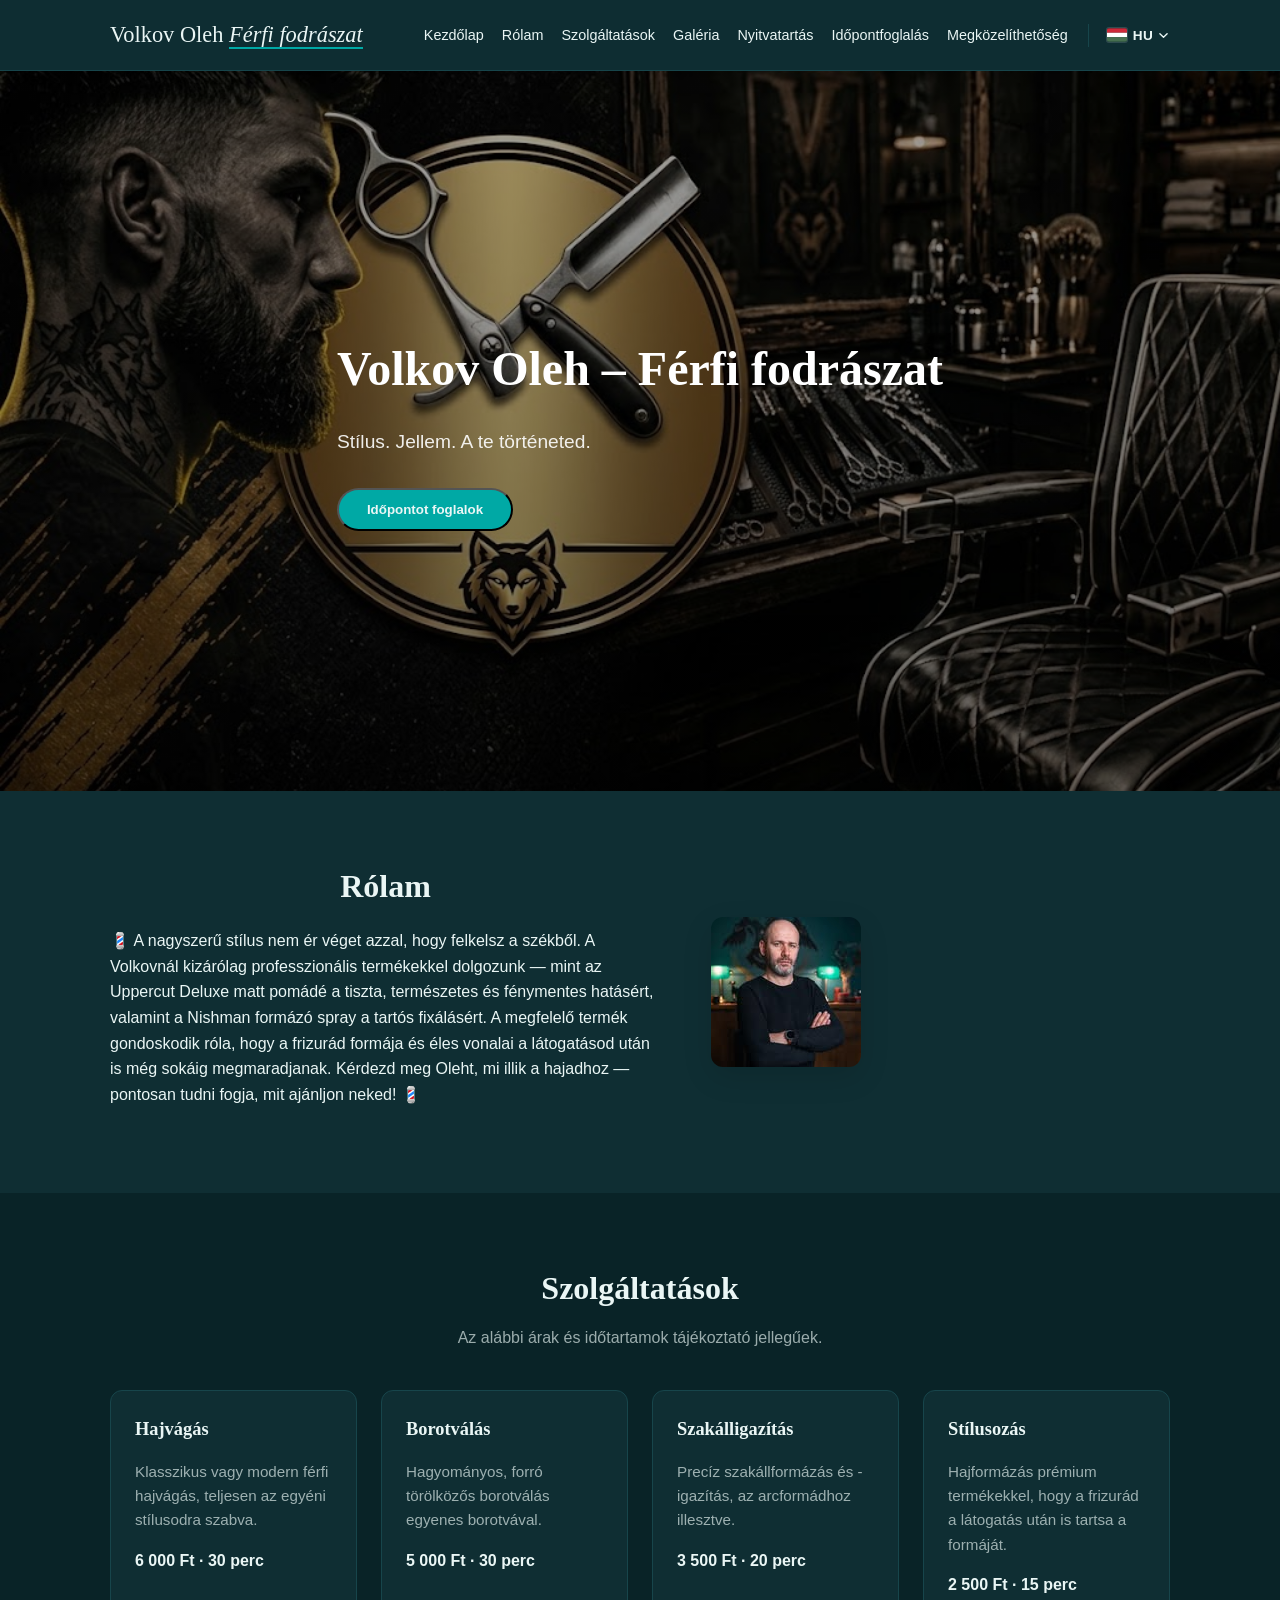
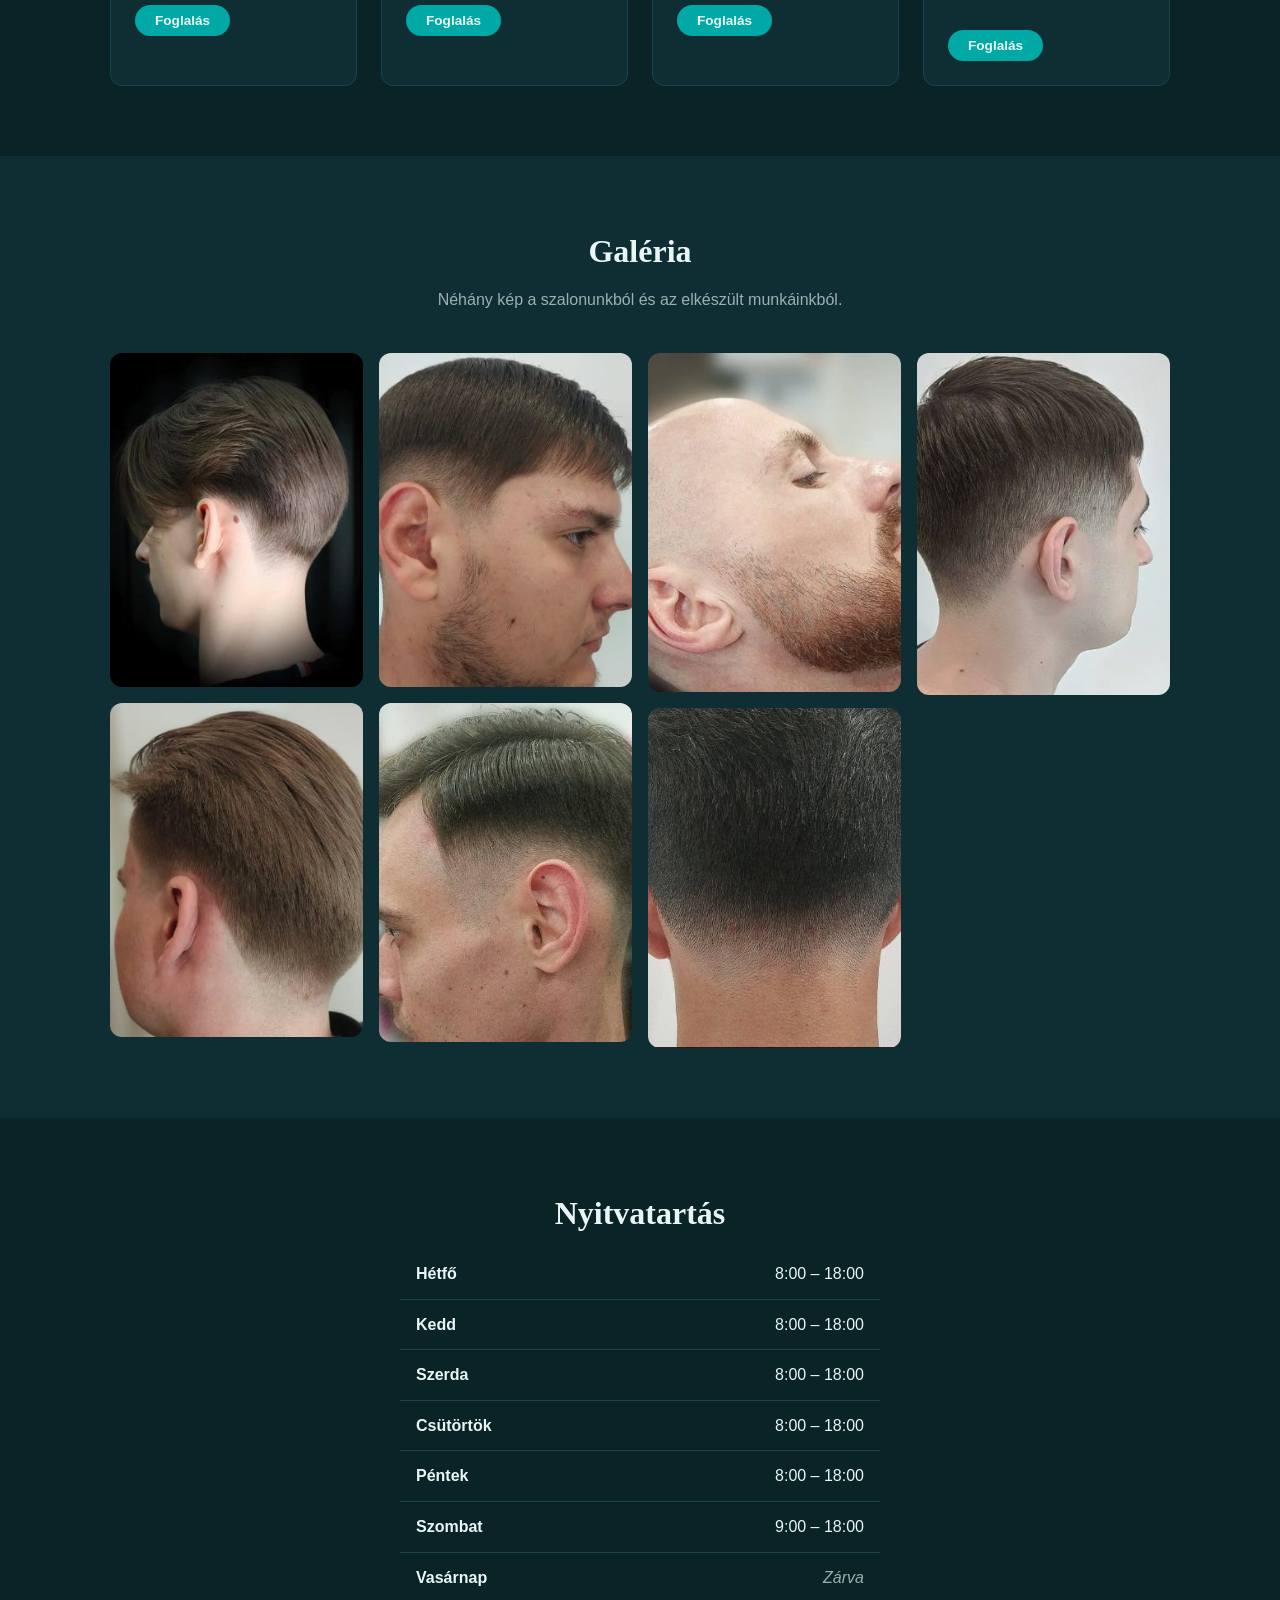
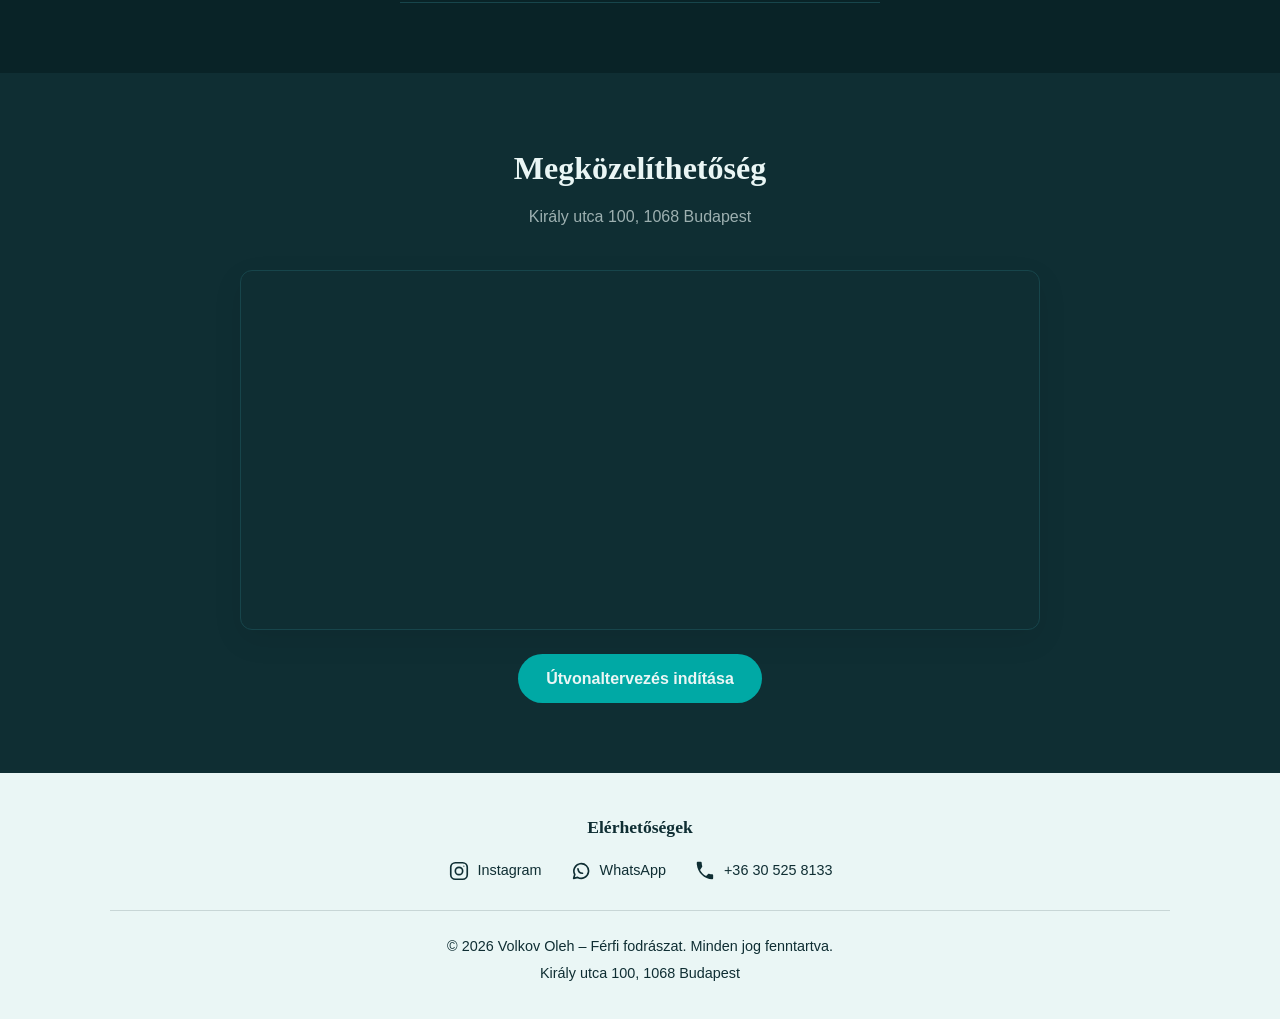
==== index.html @ fa2bbe2a "Initial commit: Volkov Oleh demo website Co-Authored-By: Claude Sonnet 5 <noreply@anthropic.com>" ====
<!DOCTYPE html>
<html lang="hu">
<head>
  <meta charset="UTF-8">
  <meta name="viewport" content="width=device-width, initial-scale=1.0">
  <title>Volkov Oleh – Férfi fodrászat</title>
  <meta name="description" content="Volkov Oleh – férfi fodrászat Budapesten. Hajvágás, borotválás, szakálligazítás és stílusozás. Foglalj időpontot online pár kattintással.">

  <!--
    FONTOS: amint megvan a saját domain neved, mindkét nyelvi fájlban
    (index.html, en/index.html) cseréld le a
    "https://www.YOUR-DOMAIN-HERE.com" placeholdert a valódi domainedre
    (a canonical, hreflang, Open Graph linkeknél és a sitemap.xml-ben is).
  -->
  <link rel="canonical" href="https://www.YOUR-DOMAIN-HERE.com/">
  <link rel="alternate" hreflang="hu" href="https://www.YOUR-DOMAIN-HERE.com/">
  <link rel="alternate" hreflang="en" href="https://www.YOUR-DOMAIN-HERE.com/en/">
  <link rel="alternate" hreflang="x-default" href="https://www.YOUR-DOMAIN-HERE.com/">

  <meta property="og:type" content="website">
  <meta property="og:title" content="Volkov Oleh – Férfi fodrászat">
  <meta property="og:description" content="Hajvágás, borotválás, szakálligazítás és stílusozás Budapesten. Foglalj időpontot online.">
  <meta property="og:url" content="https://www.YOUR-DOMAIN-HERE.com/">
  <meta property="og:locale" content="hu_HU">

  <!-- Cseréld le / töltsd fel a images/favicon.png fájlt a saját logódra/ikonodra -->
  <link rel="icon" type="image/png" href="images/favicon.png?v=3">
  <link rel="apple-touch-icon" href="images/favicon.png?v=3">
  <link rel="stylesheet" href="style.css?v=11">

  <!-- Strukturált adat: segít a Google-nek megérteni, hogy ez egy fodrászat
       (megjeleníthet nyitvatartást, címet, telefonszámot közvetlenül a
       keresési találatnál). Frissítsd a "url", "telephone" és "address"
       mezőket, ha változik a domain/telefonszám/cím. -->
  <script type="application/ld+json">
  {
    "@context": "https://schema.org",
    "@type": "HairSalon",
    "name": "Volkov Oleh – Férfi fodrászat",
    "url": "https://www.YOUR-DOMAIN-HERE.com/",
    "telephone": "+36305258133",
    "address": {
      "@type": "PostalAddress",
      "streetAddress": "Király utca 100",
      "postalCode": "1068",
      "addressLocality": "Budapest",
      "addressCountry": "HU"
    },
    "openingHoursSpecification": [
      { "@type": "OpeningHoursSpecification", "dayOfWeek": ["Monday", "Tuesday", "Wednesday", "Thursday", "Friday"], "opens": "08:00", "closes": "18:00" },
      { "@type": "OpeningHoursSpecification", "dayOfWeek": "Saturday", "opens": "09:00", "closes": "18:00" }
    ]
  }
  </script>
</head>
<body>

  <!-- Fejléc / navigáció -->
  <header class="site-header">
    <div class="container header-inner">
      <a href="#home" class="logo">Volkov Oleh <span>Férfi fodrászat</span></a>

      <!-- Hamburger gomb mobil nézethez -->
      <button class="nav-toggle" id="navToggle" aria-label="Menü megnyitása">
        <span></span>
        <span></span>
        <span></span>
      </button>

      <nav class="main-nav" id="mainNav">
        <ul>
          <li><a href="#home">Kezdőlap</a></li>
          <li><a href="#about">Rólam</a></li>
          <li><a href="#services">Szolgáltatások</a></li>
          <li><a href="#gallery">Galéria</a></li>
          <li><a href="#hours">Nyitvatartás</a></li>
          <li><button id="Anywhere_button_nav" class="nav-book-btn anywhere-book-now-button" type="button" data-booking-url="https://kissacoe.setmore.com/hu/categories/e82cf259-3da5-4e70-a3a9-46f890464c55" data-new-tab="false">Időpontfoglalás</button></li>
          <li><a href="#location">Megközelíthetőség</a></li>
        </ul>

        <!-- Nyelvválasztó: csak az aktuális nyelv látszik, kattintásra felugró ablak (modal) nyílik -->
        <div class="lang-switch">
          <button class="lang-current" id="langToggle" type="button" aria-haspopup="dialog" aria-expanded="false">
            <svg class="flag" viewBox="0 0 30 20"><rect width="30" height="6.67" fill="#CE2939"/><rect y="6.67" width="30" height="6.67" fill="#fff"/><rect y="13.34" width="30" height="6.66" fill="#477050"/></svg>
            HU
            <svg class="chevron" viewBox="0 0 10 6"><path d="M1 1l4 4 4-4" fill="none" stroke="currentColor" stroke-width="1.5" stroke-linecap="round" stroke-linejoin="round"/></svg>
          </button>
        </div>
      </nav>
    </div>
  </header>

  <!-- Kezdőlap / Hero szekció -->
  <section id="home" class="hero">
    <div class="hero-overlay">
      <div class="container hero-content">
        <h1>Volkov Oleh – Férfi fodrászat</h1>
        <p>Stílus. Jellem. A te történeted.</p>
        <button id="Anywhere_button_hero" class="btn btn-primary anywhere-book-now-button" type="button" data-booking-url="https://kissacoe.setmore.com/hu/categories/e82cf259-3da5-4e70-a3a9-46f890464c55" data-new-tab="false">Időpontot foglalok</button>
      </div>
    </div>
    <!-- Cseréld le a images/hero.jpg fájlt a saját header/hero képedre -->
    <img src="images/hero.jpg" alt="Volkov Oleh Férfi fodrászat enteriőr" class="hero-bg">
  </section>

  <!-- Rólam szekció -->
  <section id="about" class="section about">
    <div class="container about-inner">
      <div class="about-text">
        <h2>Rólam</h2>
        <p>
          💈 A nagyszerű stílus nem ér véget azzal, hogy felkelsz a székből.
          A Volkovnál kizárólag professzionális termékekkel dolgozunk — mint
          az Uppercut Deluxe matt pomádé a tiszta, természetes és fénymentes
          hatásért, valamint a Nishman formázó spray a tartós fixálásért. A
          megfelelő termék gondoskodik róla, hogy a frizurád formája és éles
          vonalai a látogatásod után is még sokáig megmaradjanak. Kérdezd meg
          Oleht, mi illik a hajadhoz — pontosan tudni fogja, mit ajánljon
          neked! 💈
        </p>
      </div>
      <div class="about-image">
        <!-- Cseréld le a images/rolunk.jpg fájlt a saját képedre -->
        <img src="images/rolunk.jpg" alt="Volkov Oleh, a fodrász">
      </div>
    </div>
  </section>

  <!-- Szolgáltatások szekció -->
  <section id="services" class="section services">
    <div class="container">
      <h2>Szolgáltatások</h2>
      <p class="section-lead">Az alábbi árak és időtartamok tájékoztató jellegűek.</p>

      <div class="services-grid">
        <div class="service-card">
          <h3>Hajvágás</h3>
          <p class="service-desc">Klasszikus vagy modern férfi hajvágás, teljesen az egyéni stílusodra szabva.</p>
          <p class="service-meta"><span class="price">6 000 Ft</span> · <span class="duration">30 perc</span></p>
          <button id="Anywhere_button_haircut" class="service-book-btn anywhere-book-now-button" type="button" data-booking-url="https://kissacoe.setmore.com/hu/services/9b51a99e-cfee-4a39-af3b-9b27ce302509" data-new-tab="false">Foglalás</button>
        </div>

        <div class="service-card">
          <h3>Borotválás</h3>
          <p class="service-desc">Hagyományos, forró törölközős borotválás egyenes borotvával.</p>
          <p class="service-meta"><span class="price">5 000 Ft</span> · <span class="duration">30 perc</span></p>
          <button id="Anywhere_button_shaving" class="service-book-btn anywhere-book-now-button" type="button" data-booking-url="https://kissacoe.setmore.com/hu/categories/e82cf259-3da5-4e70-a3a9-46f890464c55" data-new-tab="false">Foglalás</button>
        </div>

        <div class="service-card">
          <h3>Szakálligazítás</h3>
          <p class="service-desc">Precíz szakállformázás és -igazítás, az arcformádhoz illesztve.</p>
          <p class="service-meta"><span class="price">3 500 Ft</span> · <span class="duration">20 perc</span></p>
          <button id="Anywhere_button_beard" class="service-book-btn anywhere-book-now-button" type="button" data-booking-url="https://kissacoe.setmore.com/hu/categories/e82cf259-3da5-4e70-a3a9-46f890464c55" data-new-tab="false">Foglalás</button>
        </div>

        <div class="service-card">
          <h3>Stílusozás</h3>
          <p class="service-desc">Hajformázás prémium termékekkel, hogy a frizurád a látogatás után is tartsa a formáját.</p>
          <p class="service-meta"><span class="price">2 500 Ft</span> · <span class="duration">15 perc</span></p>
          <button id="Anywhere_button_styling" class="service-book-btn anywhere-book-now-button" type="button" data-booking-url="https://kissacoe.setmore.com/hu/categories/e82cf259-3da5-4e70-a3a9-46f890464c55" data-new-tab="false">Foglalás</button>
        </div>
      </div>

      <!--
        Setmore "Book Now" widget szkriptje – egyszer töltjük be az egész
        oldalra. A fejlécben (nav + hero gomb) lévő foglalás-gombok korábban
        a HTML-ben vannak, de mivel ez a szkript nem async/defer, csak
        akkor fut le, amikor a böngésző idáig ért a beolvasásban – vagyis a
        fentebbi gombok már mind a DOM részei, a szkript ezeket is megtalálja
        és bekapcsolja. Ha új "Foglalás" gombot adsz hozzá, ezt a szkriptet
        nem kell megint beszúrnod, elég a data-booking-url-lel ellátott
        gomb + az "anywhere-book-now-button" class.
      -->
      <script id="anywhere_book_now_script" src="https://assets.setmore.com/integration/book-now/live/v1/anywhere-book-now.js"></script>
    </div>
  </section>

  <!-- Galéria szekció -->
  <!--
    A képek automatikusan töltődnek be a script.js-ből, a GitHub API
    segítségével, közvetlenül a gallery/ mappa aktuális tartalmából - a
    fájlnév nem számít, csak töltsd fel a képet a mappába és pushold.
    A data-gallery-* attribútumok mondják meg a szkriptnek, melyik
    repóban/mappában keresse a képeket.
  -->
  <section id="gallery" class="section gallery">
    <div class="container">
      <h2>Galéria</h2>
      <p class="section-lead">Néhány kép a szalonunkból és az elkészült munkáinkból.</p>

      <div
        class="gallery-grid"
        id="galleryGrid"
        data-gallery-owner="PixelPekseg"
        data-gallery-repo="selyemhaj-demo"
        data-gallery-path="gallery"
        data-gallery-alt="Galéria kép a szalonból"
        data-gallery-local="haircut-1.jpg,haircut-2.jpg,haircut-3.jpg,haircut-4.jpg,haircut-5.jpg,haircut-6.jpg,haircut-7.jpg"
        data-gallery-local-path="gallery">
      </div>
      <p class="section-lead gallery-empty" id="galleryEmpty" hidden>Hamarosan ide kerülnek a galéria képei.</p>
    </div>
  </section>

  <!-- Nyitvatartás szekció -->
  <section id="hours" class="section hours">
    <div class="container">
      <h2>Nyitvatartás</h2>
      <table class="hours-table">
        <tbody>
          <tr><td>Hétfő</td><td>8:00 – 18:00</td></tr>
          <tr><td>Kedd</td><td>8:00 – 18:00</td></tr>
          <tr><td>Szerda</td><td>8:00 – 18:00</td></tr>
          <tr><td>Csütörtök</td><td>8:00 – 18:00</td></tr>
          <tr><td>Péntek</td><td>8:00 – 18:00</td></tr>
          <tr><td>Szombat</td><td>9:00 – 18:00</td></tr>
          <tr><td>Vasárnap</td><td class="closed">Zárva</td></tr>
        </tbody>
      </table>
    </div>
  </section>

  <!-- Megközelíthetőség szekció (Google Maps) -->
  <!--
    A cím mindkét helyen (iframe src és a gomb href-je) ugyanaz:
    "Király utca 100, 1068 Budapest" – ha módosítod a valódi címre,
    mindkét helyen cseréld le ugyanarra a szövegre.
  -->
  <section id="location" class="section location">
    <div class="container">
      <h2>Megközelíthetőség</h2>
      <p class="section-lead">Király utca 100, 1068 Budapest</p>

      <div class="map-wrapper">
        <iframe
          src="https://www.google.com/maps?q=Király utca 100, 1068 Budapest&output=embed"
          width="100%"
          height="350"
          style="border:0"
          allowfullscreen
          loading="lazy"
          referrerpolicy="no-referrer-when-downgrade"
          title="Volkov Oleh Férfi fodrászat térképen">
        </iframe>
      </div>

      <div class="map-cta">
        <a
          class="btn btn-primary"
          href="https://www.google.com/maps/dir/?api=1&destination=Király utca 100, 1068 Budapest"
          target="_blank"
          rel="noopener noreferrer">
          Útvonaltervezés indítása
        </a>
      </div>
    </div>
  </section>

  <!-- Lábléc -->
  <footer class="site-footer">
    <div class="container footer-inner">

      <!--
        Elérhetőségek: az Instagram linket és a telefonszámot cseréld le,
        ha változik (a telefon href nemzetközi formátumban legyen, '+' és
        szóközök nélkül, pl. 36305258133).
      -->
      <div class="footer-contact">
        <h3>Elérhetőségek</h3>
        <div class="contact-links">
          <a class="contact-link" href="https://www.instagram.com/ferrumwolf" target="_blank" rel="noopener noreferrer" aria-label="Instagram">
            <svg viewBox="0 0 24 24" fill="none" stroke="currentColor" stroke-width="1.8" stroke-linecap="round" stroke-linejoin="round">
              <rect x="3" y="3" width="18" height="18" rx="5"></rect>
              <circle cx="12" cy="12" r="4"></circle>
              <circle cx="17.3" cy="6.7" r="0.6" fill="currentColor" stroke="none"></circle>
            </svg>
            <span>Instagram</span>
          </a>

          <a class="contact-link" href="https://wa.me/36305258133?text=Szia%2C%20szeretn%C3%A9k%20id%C5%91pontot%20foglalni" target="_blank" rel="noopener noreferrer" aria-label="WhatsApp">
            <svg viewBox="0 0 24 24" fill="none" stroke="currentColor" stroke-width="1.8" stroke-linecap="round" stroke-linejoin="round">
              <path d="M4 20l1.2-4.2A8 8 0 1 1 8.4 19L4 20z"></path>
              <path d="M8.7 9.6c.3 2.6 2.3 4.6 4.9 4.9"></path>
            </svg>
            <span>WhatsApp</span>
          </a>

          <a class="contact-link" href="tel:+36305258133" aria-label="Telefon">
            <svg viewBox="0 0 24 24" fill="currentColor" stroke="none">
              <path d="M6.6 10.8c1.4 2.8 3.8 5.1 6.6 6.6l2.2-2.2c.3-.3.7-.4 1-.2 1.1.4 2.3.6 3.5.6.6 0 1 .4 1 1V20c0 .6-.4 1-1 1C10.9 21 3 13.1 3 3c0-.6.4-1 1-1h3.4c.6 0 1 .4 1 1 0 1.2.2 2.4.6 3.5.1.4 0 .8-.2 1L6.6 10.8z"></path>
            </svg>
            <span>+36 30 525 8133</span>
          </a>
        </div>
      </div>

      <p>&copy; <span id="year"></span> Volkov Oleh – Férfi fodrászat. Minden jog fenntartva.</p>
      <p>Király utca 100, 1068 Budapest</p>
    </div>
  </footer>

  <!-- Nyelvválasztó felugró ablak (modal) -->
  <div class="lang-modal" id="langModal">
    <div class="lang-modal-backdrop" id="langModalBackdrop"></div>
    <div class="lang-modal-box" role="dialog" aria-modal="true" aria-label="Nyelv kiválasztása">
      <div class="lang-modal-header">
        <h3>Nyelv kiválasztása</h3>
        <button class="lang-modal-close" id="langModalClose" type="button" aria-label="Bezárás">&times;</button>
      </div>
      <div class="lang-modal-list">
        <a class="lang-modal-option active" href="index.html">
          <svg class="flag" viewBox="0 0 30 20"><rect width="30" height="6.67" fill="#CE2939"/><rect y="6.67" width="30" height="6.67" fill="#fff"/><rect y="13.34" width="30" height="6.66" fill="#477050"/></svg>
          Magyar
        </a>
        <a class="lang-modal-option" href="en/index.html">
          <svg class="flag" viewBox="0 0 30 20"><rect width="30" height="20" fill="#00247D"/><path d="M0,0 L30,20 M30,0 L0,20" stroke="#fff" stroke-width="4"/><path d="M0,0 L30,20 M30,0 L0,20" stroke="#CF142B" stroke-width="2"/><path d="M15,0 V20 M0,10 H30" stroke="#fff" stroke-width="6"/><path d="M15,0 V20 M0,10 H30" stroke="#CF142B" stroke-width="3.6"/></svg>
          English
        </a>
      </div>
    </div>
  </div>

  <!-- Galéria kép nagyítása felugró ablakban (lightbox) -->
  <div class="lightbox" id="galleryLightbox">
    <div class="lightbox-backdrop" id="galleryLightboxBackdrop"></div>
    <button class="lightbox-close" id="galleryLightboxClose" type="button" aria-label="Bezárás">&times;</button>
    <img class="lightbox-img" id="galleryLightboxImg" src="" alt="">
  </div>

  <script src="script.js?v=17"></script>
</body>
</html>
---- style.css ----
/* ==========================================================
   Alapbeállítások
   ========================================================== */
:root {
  /* ----------------------------------------------------------
     A weboldal SZÍNSÉMÁJA — a megadott 3 alapszín mindegyike sötét
     árnyalat volt, tehát ez egy SÖTÉT TÉMA (nincs világos háttérszín):
       - 092327 (legsötétebb, feketés petróleumzöld)
       - 0b5351 (közepes türkiz)
       - 00a9a5 (élénk, világos türkiz)
     Mivel egyik megadott szín sem elég világos szövegszínnek egy
     ilyen sötét háttéren, a --color-dark/--color-text szerepe
     megfordult: most ő a VILÁGOS szín (ezt kellett hozzáadni, a
     3 megadott szín önmagában nem lett volna elég). A --color-bg-alt
     és a --color-border ebből a 3 alapszínből lettek levezetve
     (világosítva/sötétítve), nem önálló, kézzel válogatott színek.
     ---------------------------------------------------------- */
  --color-primary: #00a9a5;                     /* élénk türkiz – gombok, kiemelések */
  --color-primary-dark: #0b5351;                /* közepes türkiz – hover állapot */
  --color-dark: #eaf6f5;                        /* világos (levezetett) – címsorok, lábléc, elsődleges szöveg */
  --color-text: #eaf6f5;                        /* világos (levezetett) – törzsszöveg */
  --color-text-muted: rgba(234, 246, 245, 0.65);/* világos, halványítva – másodlagos szöveg */
  --color-bg: #0f2e33;                          /* legsötétebb szín világosított változata – fő háttérszín, kártya-felületek */
  --color-bg-alt: #092327;                      /* legsötétebb szín – váltakozó szekció-háttér */
  --color-border: #17454b;                      /* levezetett – szegélyek */

  --font-heading: 'Georgia', 'Times New Roman', serif;
  --font-body: 'Segoe UI', Arial, sans-serif;
  --max-width: 1100px;
}

* {
  box-sizing: border-box;
}

html {
  scroll-behavior: smooth;
}

body {
  margin: 0;
  font-family: var(--font-body);
  color: var(--color-text);
  background: var(--color-bg);
  line-height: 1.6;
}

h1, h2, h3 {
  font-family: var(--font-heading);
  color: var(--color-dark);
  margin-top: 0;
}

a {
  text-decoration: none;
  color: inherit;
}

img {
  max-width: 100%;
  display: block;
}

.container {
  max-width: var(--max-width);
  margin: 0 auto;
  padding: 0 20px;
}

.section {
  padding: 70px 0;
}

.section h2 {
  font-size: 2rem;
  margin-bottom: 10px;
  text-align: center;
}

.section-lead {
  text-align: center;
  max-width: 600px;
  margin: 0 auto 40px;
  color: var(--color-text-muted);
}

.btn {
  display: inline-block;
  padding: 12px 28px;
  border-radius: 30px;
  font-weight: bold;
  transition: transform 0.2s ease, background 0.2s ease;
}

.btn-primary {
  background: var(--color-primary);
  color: var(--color-dark);
}

.btn-primary:hover {
  background: var(--color-primary-dark);
  transform: translateY(-2px);
}

/* ==========================================================
   Fejléc / navigáció
   ========================================================== */
.site-header {
  position: sticky;
  top: 0;
  z-index: 100;
  background: rgba(15, 46, 51, 0.95);
  border-bottom: 1px solid var(--color-border);
  backdrop-filter: blur(4px);
}

.header-inner {
  display: flex;
  align-items: center;
  justify-content: space-between;
  height: 70px;
}

.logo {
  font-family: var(--font-heading);
  font-size: 1.4rem;
  color: var(--color-dark);
}

.logo span {
  color: var(--color-dark);
  font-style: italic;
  border-bottom: 2px solid var(--color-primary);
}

.main-nav ul {
  list-style: none;
  display: flex;
  gap: 18px;
  margin: 0;
  padding: 0;
}

.main-nav a,
.nav-book-btn {
  font-weight: 500;
  font-size: 0.9rem;
  white-space: nowrap;
  position: relative;
}

.main-nav a:hover,
.nav-book-btn:hover {
  color: var(--color-dark);
  box-shadow: inset 0 -2px 0 var(--color-primary);
}

.nav-book-btn {
  background: none;
  border: none;
  padding: 0;
  font-family: inherit;
  color: inherit;
  cursor: pointer;
}

.main-nav {
  display: flex;
  align-items: center;
  gap: 20px;
}

.lang-switch {
  padding-left: 16px;
  border-left: 1px solid var(--color-border);
}

.lang-current {
  display: flex;
  align-items: center;
  gap: 6px;
  background: none;
  border: none;
  font-family: inherit;
  font-size: 0.85rem;
  font-weight: 600;
  letter-spacing: 0.02em;
  color: var(--color-dark);
  cursor: pointer;
  padding: 4px 2px;
}

.lang-current .chevron {
  width: 9px;
  height: 9px;
  color: var(--color-dark);
  transition: transform 0.2s ease;
}

.lang-current.open .chevron {
  transform: rotate(180deg);
}

.lang-current .flag {
  width: 20px;
  height: 14px;
  border-radius: 2px;
  display: block;
  flex-shrink: 0;
  box-shadow: 0 0 0 1px rgba(234, 246, 245, 0.15);
}

/* ==========================================================
   Nyelvválasztó felugró ablak (modal)
   position:fixed-del a viewporthoz igazodik, semmilyen szülő
   overflow-ja nem tudja levágni – mobilon is megbízhatóan
   középen jelenik meg, nem a fejlécbe ágyazott lenyíló listaként.
   ========================================================== */
.lang-modal {
  display: none;
  position: fixed;
  inset: 0;
  z-index: 200;
  align-items: center;
  justify-content: center;
  padding: 20px;
}

.lang-modal.open {
  display: flex;
}

.lang-modal-backdrop {
  position: absolute;
  inset: 0;
  background: rgba(0, 0, 0, 0.6);
}

.lang-modal-box {
  position: relative;
  width: 100%;
  max-width: 320px;
  background: var(--color-bg);
  border-radius: 16px;
  padding: 22px;
  box-shadow: 0 20px 50px rgba(0, 0, 0, 0.5);
}

.lang-modal-header {
  display: flex;
  align-items: center;
  justify-content: space-between;
  margin-bottom: 16px;
}

.lang-modal-header h3 {
  margin: 0;
  font-size: 1.1rem;
}

.lang-modal-close {
  background: none;
  border: none;
  font-size: 1.6rem;
  line-height: 1;
  color: var(--color-dark);
  cursor: pointer;
  padding: 2px 6px;
}

.lang-modal-list {
  display: flex;
  flex-direction: column;
  gap: 6px;
}

.lang-modal-option {
  display: flex;
  align-items: center;
  gap: 12px;
  padding: 12px 14px;
  border-radius: 10px;
  font-size: 1rem;
  font-weight: 600;
  color: var(--color-dark);
}

.lang-modal-option:hover {
  background: var(--color-bg-alt);
}

.lang-modal-option.active {
  background: var(--color-bg-alt);
}

.lang-modal-option .flag {
  width: 26px;
  height: 18px;
  border-radius: 3px;
  display: block;
  flex-shrink: 0;
  box-shadow: 0 0 0 1px rgba(234, 246, 245, 0.15);
}

.nav-toggle {
  display: none;
  flex-direction: column;
  justify-content: center;
  gap: 5px;
  width: 32px;
  height: 32px;
  background: none;
  border: none;
  cursor: pointer;
}

.nav-toggle span {
  display: block;
  height: 2px;
  background: var(--color-dark);
  border-radius: 2px;
}

/* ==========================================================
   Hero szekció
   ========================================================== */
.hero {
  position: relative;
  height: 80vh;
  min-height: 420px;
  display: flex;
  align-items: center;
  overflow: hidden;
}

.hero-bg {
  position: absolute;
  inset: 0;
  width: 100%;
  height: 100%;
  object-fit: cover;
  z-index: -2;
}

.hero-overlay {
  position: absolute;
  inset: 0;
  width: 100%;
  display: flex;
  align-items: center;
  /* Semleges (szín nélküli) sötétítés a fotón, csak a szöveg olvashatósága miatt */
  background: linear-gradient(180deg, rgba(0,0,0,0.35), rgba(0,0,0,0.55));
}

.hero-content {
  color: #fff;
}

.hero-content h1 {
  color: #fff;
  font-size: 3rem;
  margin-bottom: 10px;
}

.hero-content p {
  font-size: 1.2rem;
  margin-bottom: 30px;
  opacity: 0.9;
}

/* ==========================================================
   Rólunk szekció
   ========================================================== */
.about {
  background: var(--color-bg);
}

.about-inner {
  display: grid;
  grid-template-columns: 1.2fr 1fr;
  gap: 50px;
  align-items: center;
}

.about-image img {
  border-radius: 12px;
  box-shadow: 0 10px 30px rgba(0,0,0,0.12);
}

/* ==========================================================
   Szolgáltatások szekció
   ========================================================== */
.services {
  background: var(--color-bg-alt);
}

.services-grid {
  display: grid;
  grid-template-columns: repeat(auto-fit, minmax(230px, 1fr));
  gap: 24px;
}

.service-card {
  background: var(--color-bg);
  border: 1px solid var(--color-border);
  border-radius: 12px;
  padding: 24px;
  transition: transform 0.2s ease, box-shadow 0.2s ease;
}

.service-card:hover {
  transform: translateY(-4px);
  box-shadow: 0 12px 24px rgba(0,0,0,0.08);
}

.service-card h3 {
  font-size: 1.15rem;
  margin-bottom: 8px;
}

.service-desc {
  color: var(--color-text-muted);
  font-size: 0.95rem;
  min-height: 48px;
}

.service-meta {
  margin-top: 14px;
  font-weight: bold;
  color: var(--color-dark);
}

.service-book-btn {
  display: inline-block;
  margin-top: 16px;
  padding: 8px 20px;
  background: var(--color-primary);
  border: none;
  border-radius: 30px;
  font-family: inherit;
  font-size: 0.85rem;
  font-weight: 600;
  color: var(--color-dark);
  cursor: pointer;
  transition: background 0.2s ease;
}

.service-book-btn:hover {
  background: var(--color-primary-dark);
}

/* ==========================================================
   Galéria szekció
   ========================================================== */
.gallery {
  background: var(--color-bg);
}

/* Valódi masonry-elrendezés: a script.js JS-ből tölti fel a
   .gallery-column oszlopokat, mindig a legalacsonyabb oszlopba téve a
   következő képet (nem a böngésző CSS "columns" oszlop-kiegyenlítése,
   ami üres lyukakat hagyna a különböző magasságú képek miatt). */
.gallery-grid {
  display: flex;
  align-items: flex-start;
  gap: 16px;
}

.gallery-column {
  display: flex;
  flex-direction: column;
  gap: 16px;
  flex: 1;
  min-width: 0;
}

.gallery-grid img {
  display: block;
  width: 100%;
  border-radius: 12px;
  cursor: pointer;
  transition: transform 0.2s ease;
}

.gallery-grid img:hover {
  transform: scale(1.02);
}

/* ==========================================================
   Galéria kép nagyítása (lightbox)
   ========================================================== */
.lightbox {
  display: none;
  position: fixed;
  inset: 0;
  z-index: 1000;
  align-items: center;
  justify-content: center;
}

.lightbox.open {
  display: flex;
}

.lightbox-backdrop {
  position: absolute;
  inset: 0;
  background: rgba(0, 0, 0, 0.85);
}

.lightbox-img {
  position: relative;
  max-width: 90vw;
  max-height: 90vh;
  border-radius: 8px;
  box-shadow: 0 20px 60px rgba(0, 0, 0, 0.5);
}

.lightbox-close {
  position: absolute;
  top: 20px;
  right: 24px;
  z-index: 1001;
  background: none;
  border: none;
  color: #fff;
  font-size: 2.2rem;
  line-height: 1;
  cursor: pointer;
}

/* ==========================================================
   Nyitvatartás szekció
   ========================================================== */
.hours {
  /* bg-alt, mert a Galéria szekció beszúrása után enélkül a Galéria
     és a Nyitvatartás egyforma hátterű lenne egymás mellett */
  background: var(--color-bg-alt);
}

.hours-table {
  width: 100%;
  max-width: 480px;
  margin: 0 auto;
  border-collapse: collapse;
}

.hours-table td {
  padding: 12px 16px;
  border-bottom: 1px solid var(--color-border);
}

.hours-table tr td:first-child {
  font-weight: bold;
  color: var(--color-dark);
}

.hours-table tr td:last-child {
  text-align: right;
}

.hours-table .closed {
  color: var(--color-text-muted);
  font-style: italic;
}

/* ==========================================================
   Időpontfoglalás / naptár widget
   ========================================================== */
.booking {
  background: var(--color-bg-alt);
}

.calendar-widget {
  max-width: 420px;
  margin: 0 auto;
  background: var(--color-bg);
  border: 1px solid var(--color-border);
  border-radius: 12px;
  padding: 20px;
  box-shadow: 0 10px 30px rgba(0,0,0,0.06);
}

.calendar-header {
  display: flex;
  align-items: center;
  justify-content: space-between;
  margin-bottom: 14px;
}

.calendar-header button {
  background: var(--color-bg-alt);
  border: none;
  width: 34px;
  height: 34px;
  border-radius: 50%;
  font-size: 1.2rem;
  cursor: pointer;
  color: var(--color-dark);
}

.calendar-header button:hover {
  background: var(--color-primary);
  color: var(--color-dark);
}

.calendar-header h3 {
  margin: 0;
  font-size: 1.1rem;
  text-transform: capitalize;
}

.calendar-weekdays {
  display: grid;
  grid-template-columns: repeat(7, 1fr);
  text-align: center;
  font-size: 0.8rem;
  color: var(--color-text-muted);
  margin-bottom: 6px;
}

.calendar-grid {
  display: grid;
  grid-template-columns: repeat(7, 1fr);
  gap: 6px;
}

.calendar-day {
  aspect-ratio: 1 / 1;
  display: flex;
  align-items: center;
  justify-content: center;
  border-radius: 8px;
  font-size: 0.9rem;
  cursor: default;
}

.calendar-day.empty {
  visibility: hidden;
}

.calendar-day.past {
  color: rgba(234, 246, 245, 0.3);
}

.calendar-day.closed {
  color: rgba(234, 246, 245, 0.3);
  text-decoration: line-through;
}

.calendar-day.available {
  background: var(--color-bg-alt);
  color: var(--color-dark);
  cursor: pointer;
}

.calendar-day.available:hover {
  background: var(--color-primary);
  color: var(--color-dark);
}

.calendar-day.today {
  border: 2px solid var(--color-primary);
  font-weight: bold;
}

.booking-message {
  text-align: center;
  margin-top: 18px;
  min-height: 24px;
  font-weight: 500;
  color: var(--color-dark);
}

/* ==========================================================
   Időpontfoglalás gomb (Setmore widget)
   ========================================================== */
.booking-cta {
  text-align: center;
}

/* ==========================================================
   Megközelíthetőség / Google Maps szekció
   ========================================================== */
.location {
  /* bg, mert a Nyitvatartás mostantól bg-alt (lásd a Galéria szekció
     beszúrásáról szóló megjegyzést fentebb) */
  background: var(--color-bg);
}

.map-wrapper {
  max-width: 800px;
  margin: 0 auto;
  border-radius: 12px;
  overflow: hidden;
  border: 1px solid var(--color-border);
  box-shadow: 0 10px 30px rgba(0,0,0,0.08);
}

.map-wrapper iframe {
  width: 100%;
  height: 350px;
}

.map-cta {
  text-align: center;
  margin-top: 24px;
}

/* ==========================================================
   Lábléc
   ========================================================== */
.site-footer {
  background: var(--color-dark);
  color: var(--color-bg);
  padding: 40px 0 30px;
}

.footer-inner {
  text-align: center;
  font-size: 0.9rem;
}

.footer-inner p {
  margin: 4px 0;
}

.footer-contact {
  padding-bottom: 28px;
  margin-bottom: 24px;
  /* A lábléc most var(--color-dark)-ot (világos) használ háttérként
     (lásd .site-footer), ezért itt egy sötét, halvány elválasztó kell -
     ellentétben a többi rgba()-val, ami világosra vált a sötét témában. */
  border-bottom: 1px solid rgba(9, 35, 39, 0.15);
}

.footer-contact h3 {
  color: var(--color-bg);
  font-size: 1.1rem;
  margin-bottom: 18px;
}

.contact-links {
  display: flex;
  flex-wrap: wrap;
  justify-content: center;
  gap: 12px 28px;
}

.contact-link {
  display: flex;
  align-items: center;
  gap: 8px;
  color: var(--color-bg);
  font-size: 0.9rem;
  transition: color 0.2s ease;
}

.contact-link svg {
  width: 22px;
  height: 22px;
  flex-shrink: 0;
}

.contact-link:hover {
  color: var(--color-primary);
}

/* ==========================================================
   Reszponzivitás
   ========================================================== */
@media (max-width: 768px) {
  .nav-toggle {
    display: flex;
  }

  .main-nav {
    position: absolute;
    top: 70px;
    left: 0;
    right: 0;
    flex-direction: column;
    align-items: stretch;
    gap: 0;
    background: var(--color-bg);
    border-bottom: 1px solid var(--color-border);
    max-height: 0;
    overflow: hidden;
    transition: max-height 0.3s ease;
  }

  .main-nav.open {
    max-height: calc(100vh - 70px);
    overflow-y: auto;
  }

  .main-nav ul {
    flex-direction: column;
    gap: 0;
    padding: 10px 20px;
  }

  .main-nav li {
    border-bottom: 1px solid var(--color-border);
  }

  .main-nav a,
  .nav-book-btn {
    display: block;
    width: 100%;
    text-align: left;
    padding: 14px 0;
  }

  .lang-switch {
    display: flex;
    justify-content: center;
    padding: 16px 20px;
    border-left: none;
    border-top: 1px solid var(--color-border);
  }

  .about-inner {
    grid-template-columns: 1fr;
  }

  .hero-content h1 {
    font-size: 2.2rem;
  }
}
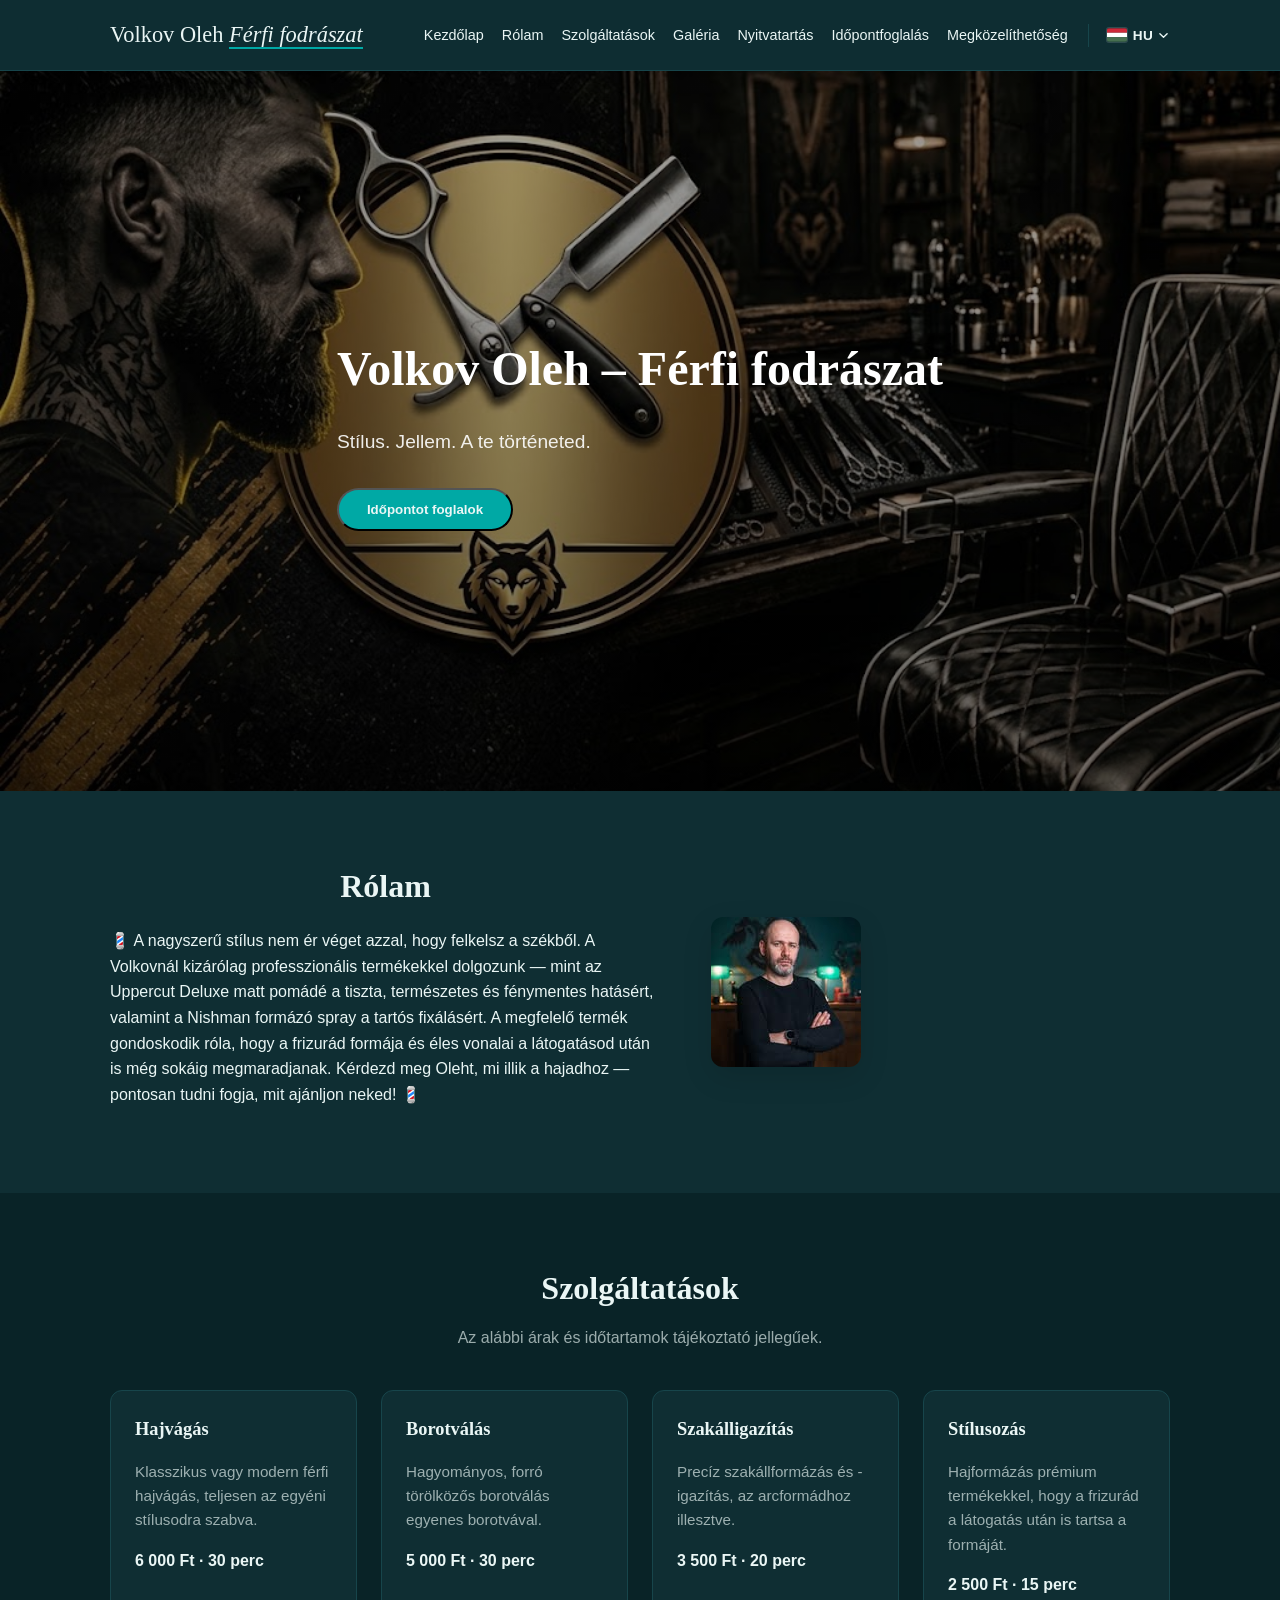
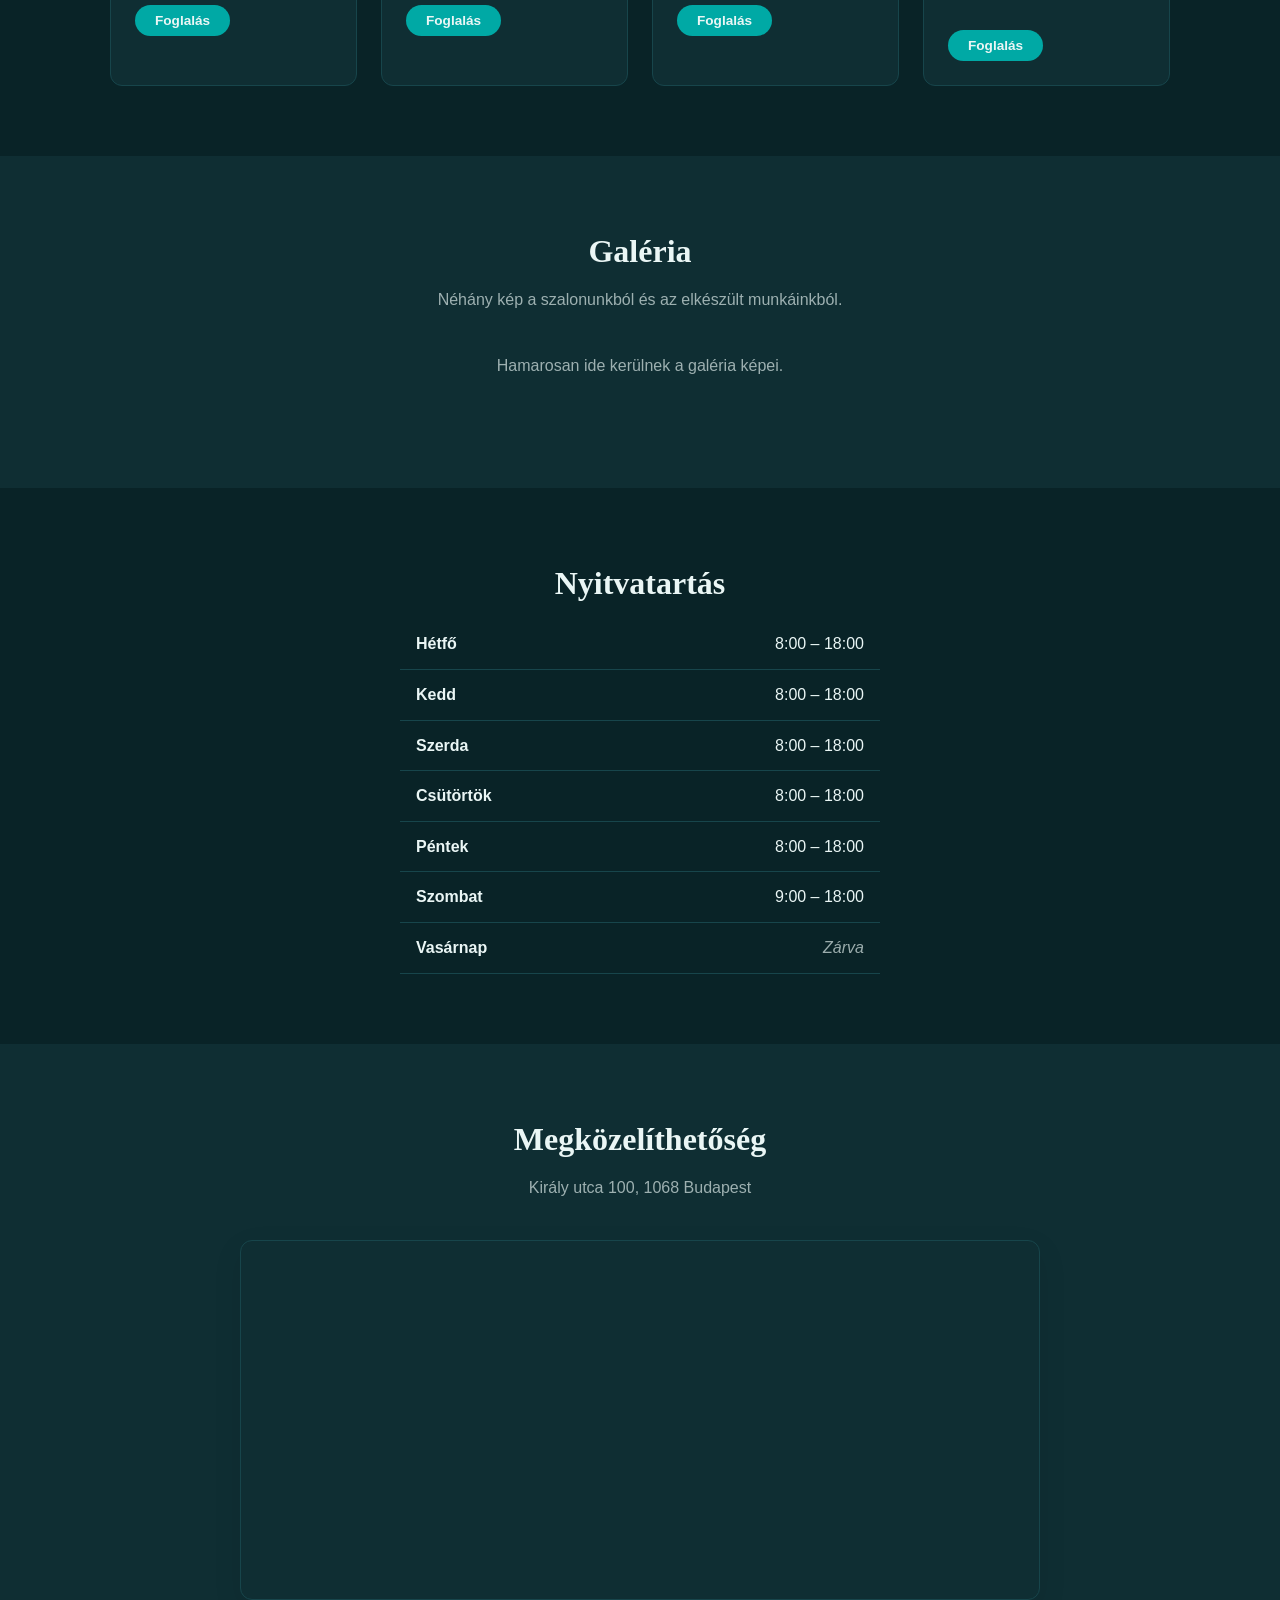
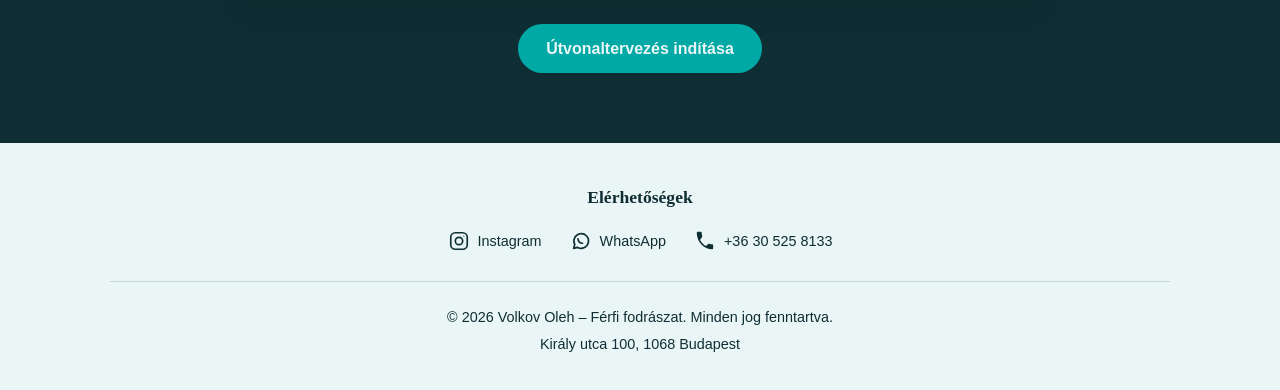
==== commit cf388549: "Switch gallery to dynamic loading from the live volkov-oleh repo Co-Authored-By: Claude Sonnet 5 <no" ====
--- a/index.html
+++ b/index.html
@@ -193,11 +193,9 @@
         class="gallery-grid"
         id="galleryGrid"
         data-gallery-owner="PixelPekseg"
-        data-gallery-repo="selyemhaj-demo"
+        data-gallery-repo="volkov-oleh"
         data-gallery-path="gallery"
-        data-gallery-alt="Galéria kép a szalonból"
-        data-gallery-local="haircut-1.jpg,haircut-2.jpg,haircut-3.jpg,haircut-4.jpg,haircut-5.jpg,haircut-6.jpg,haircut-7.jpg"
-        data-gallery-local-path="gallery">
+        data-gallery-alt="Galéria kép a szalonból">
       </div>
       <p class="section-lead gallery-empty" id="galleryEmpty" hidden>Hamarosan ide kerülnek a galéria képei.</p>
     </div>
